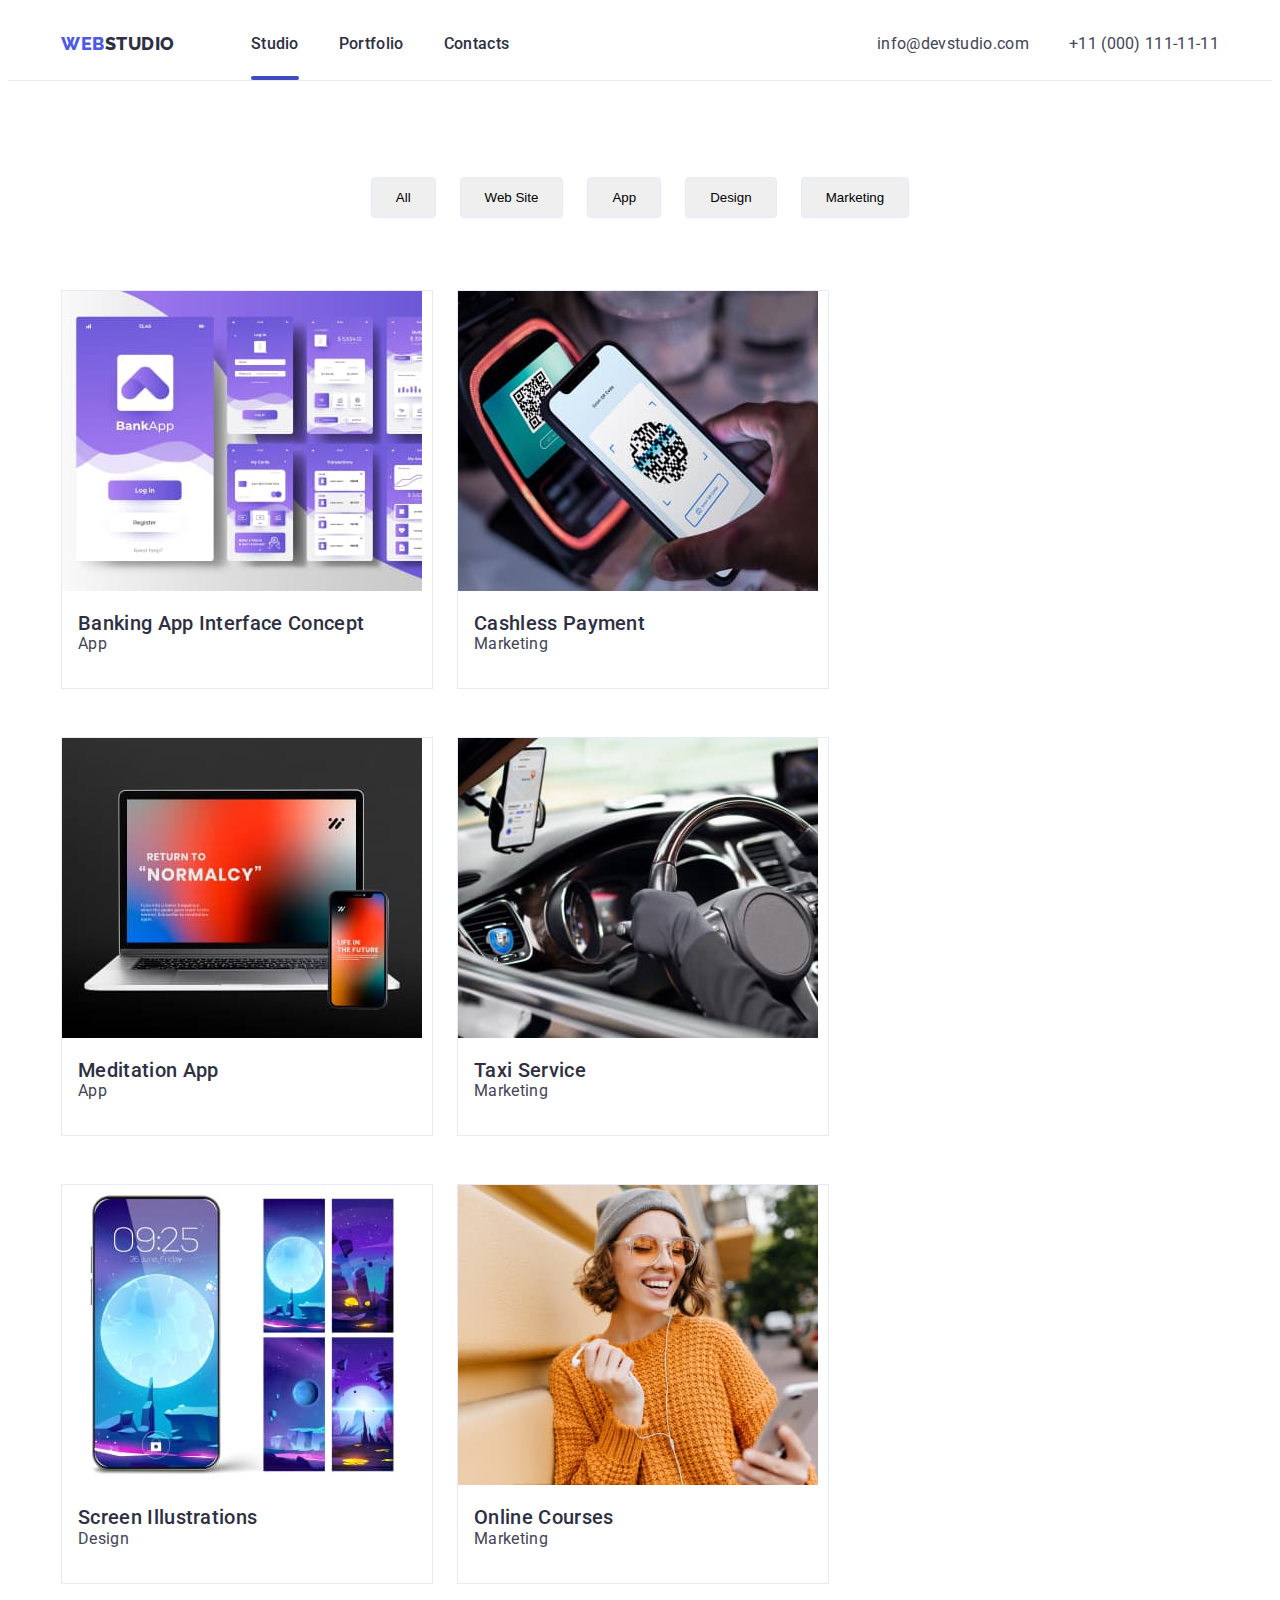
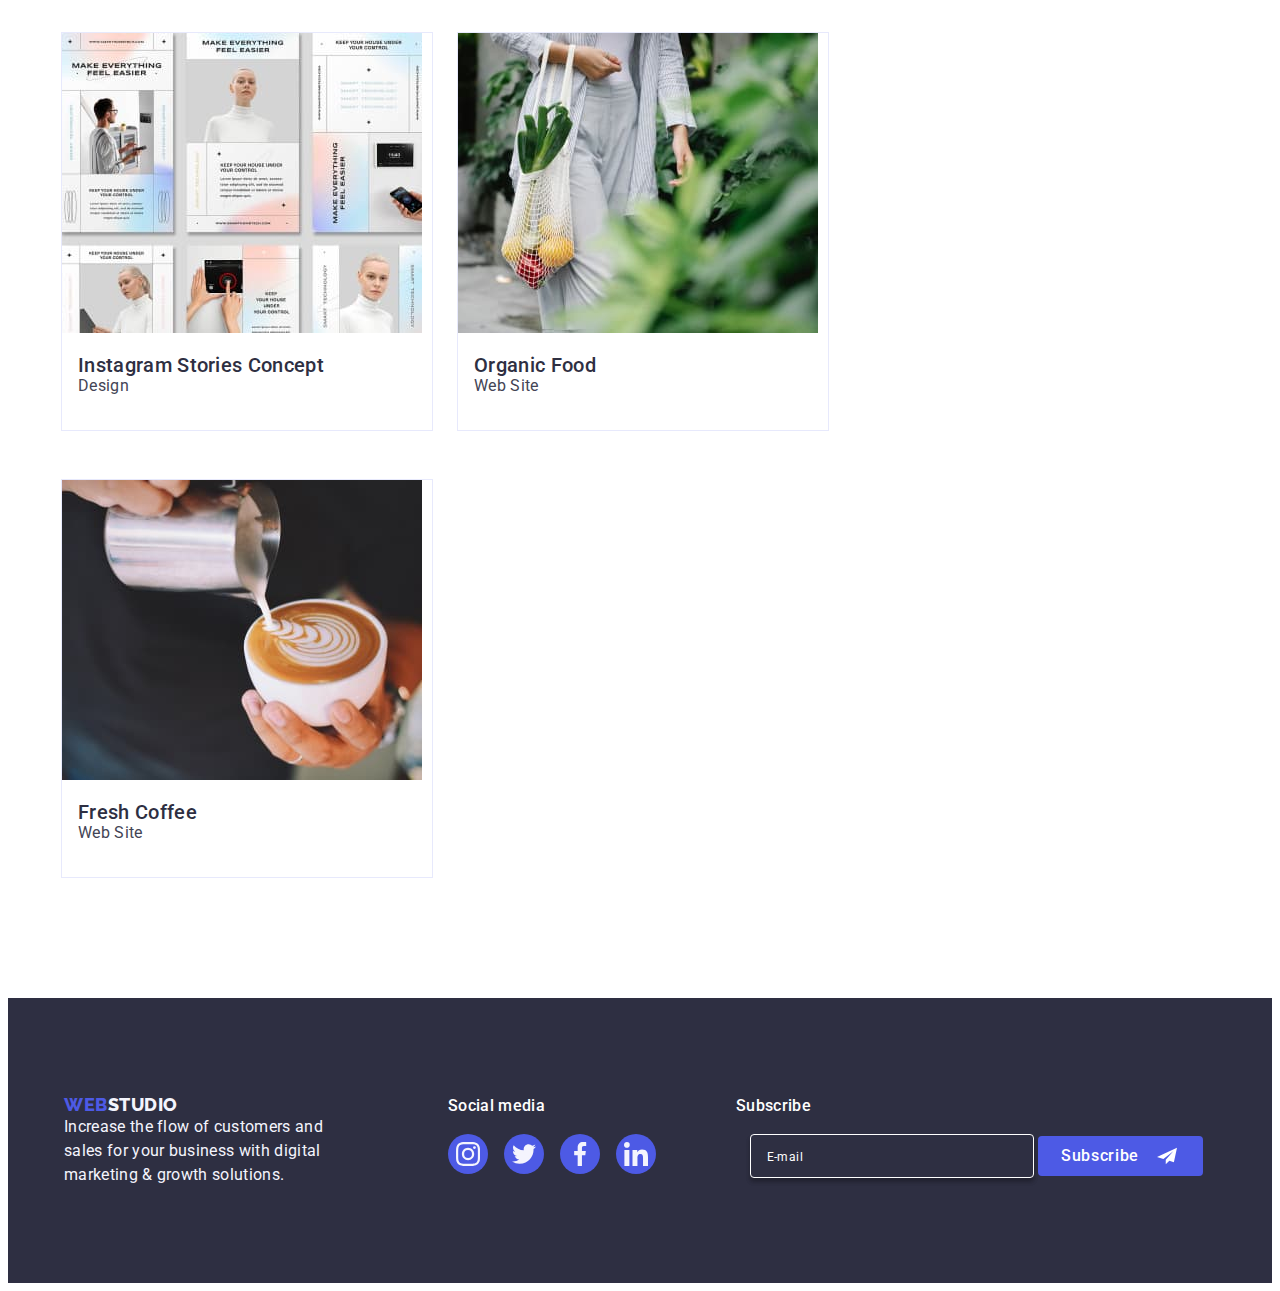
==== portfolio.html @ 56ee06e2 "Add files via upload" ====
<!DOCTYPE html>
<html lang="en">
  <head>
    <meta charset="UTF-8" />
    <meta http-equiv="X-UA-Compatible" content="IE=edge" />
    <meta name="viewport" content="width=device-width, initial-scale=1.0" />
    <title>Portfolio</title>
    <link rel="preconnect" href="https://fonts.googleapis.com" />
    <link rel="preconnect" href="https://fonts.gstatic.com" crossorigin />
    <link
      href="https://fonts.googleapis.com/css2?family=Raleway:wght@800&family=Roboto:wght@400;500;700;900&display=swap"
      rel="stylesheet"
    />
    <link
      rel="stylesheet"
      href="https://cdnjs.cloudflare.com/ajax/libs/modern-normalize/1.1.0/modern-normalize.min.css"
      integrity="sha512-wpPYUAdjBVSE4KJnH1VR1HeZfpl1ub8YT/NKx4PuQ5NmX2tKuGu6U/JRp5y+Y8XG2tV+wKQpNHVUX03MfMFn9Q=="
      crossorigin="anonymous"
      referrerpolicy="no-referrer"
    />

    <link rel="stylesheet" href="./css/styles.css" />
  </head>
  <body>
    <header class="header">
      <div class="container head-container">
        <nav class="header-navigation">
          <a href="./index.html" class="header-logo link link"
            >Web<span class="part-logo">Studio</span>
          </a>

          <ul class="header-list list">
            <li class="header-item">
              <a href="./index.html" class="header-link link header-underline"
                >Studio</a
              >
            </li>
            <li class="header-item">
              <a href="./portfolio.html" class="header-link link">Portfolio</a>
            </li>
            <li class="header-item">
              <a href="" class="header-link link">Contacts</a>
            </li>
          </ul>
        </nav>
        <!-- Comunication in header-->
        <address class="contacts">
          <ul class="contacts-list list">
            <li class="contacts-item">
              <a href="mailto:info@devstudio.com" class="contacts-link link"
                >info@devstudio.com
              </a>
            </li>
            <li class="contacts-item">
              <a href="tel:+110001111111" class="contacts-link link"
                >+11 (000) 111-11-11</a
              >
            </li>
          </ul>
        </address>
        <button class="mob-open-btn" data-menu-open type="button">
          <svg class="icon-mob-mnu" wight="32px" height="22px">
            <use href="./images/icons.svg#icon-menu">sdcsddvf</use>
          </svg>
        </button>
      </div>
      <!-- Menu for mobile version -->
      <div class="mob-menu is-hidden" data-menu>
        <div>
          <button class="mob-menu-close" data-menu-close type="button">
            <svg class="icon-menu-close" width="8 " height="8">
              <use href="./images/icons.svg#icon-close"></use>
            </svg>
          </button>
          <nav>
            <ul class="mob-menu-list list">
              <li class="mob-menu-item">
                <a href="./index.html" class="mob-link link">Studio</a>
              </li>
              <li class="mob-menu-item">
                <a href="./portfolio.html" class="mob-link link current"
                  >Portfolio</a
                >
              </li>
              <li class="mob-menu-item">
                <a href="" class="mob-link link">Contacts</a>
              </li>
            </ul>
          </nav>
        </div>
        <div>
          <a href="tel:+110001111111" class="mob-tel-link link"
            >+11 (000) 111-11-11</a
          >
          <a href="mailto:info@devstudio.com" class="mob-mail-link link"
            >info@devstudio.com
          </a>
          <ul class="mob-soc-list list">
            <li class="mob-soc-item">
              <a class="mob-soc-link link" href=""
                ><svg class="mob-soc-icons" width="16 " height="16">
                  <use href="./images/icons.svg#icon-instagram"></use>
                </svg>
              </a>
            </li>
            <li class="mob-soc-item">
              <a class="mob-soc-link link" href=""
                ><svg class="mob-soc-icons" width="16 " height="16">
                  <use href="./images/icons.svg#icon-twitter"></use>
                </svg>
              </a>
            </li>
            <li class="mob-soc-item">
              <a class="mob-soc-link link" href=""
                ><svg class="mob-soc-icons" width="16 " height="16">
                  <use href="./images/icons.svg#icon-facebook"></use>
                </svg>
              </a>
            </li>
            <li class="mob-soc-item">
              <a class="mob-soc-link link" href=""
                ><svg class="mob-soc-icons" width="16 " height="16">
                  <use href="./images/icons.svg#icon-linkedin"></use>
                </svg>
              </a>
            </li>
          </ul>
        </div>
      </div>
    </header>
    <main>
      <section class="portfolio">
        <h1 class="main-hidtitle visually-hidden" hidden>Portfolio list</h1>
        <!-- filter of Buttons -->
        <div class="container">
          <ul class="btn-list list">
            <li class="btn-item">
              <button class="btn-text btn" type="button">All</button>
            </li>
            <li class="btn-item">
              <button class="btn-text btn" type="button">Web Site</button>
            </li>
            <li class="btn-item">
              <button class="btn-text btn" type="button">App</button>
            </li>
            <li class="btn-item">
              <button class="btn-text btn" type="button">Design</button>
            </li>
            <li class="btn-item">
              <button class="btn-text btn" type="button">Marketing</button>
            </li>
          </ul>
        </div>
        <!-- Portfolio list -->
        <div class="container">
          <ul class="portfolio-list list">
            <li class="portfolio-item">
              <a class="portfolio-link link" href=""
                ><div class="portfolio-cover">
                  <img
                    src="./images/portf-bankapp.jpg"
                    alt="Banking App Interface Concept"
                    width="360"
                    height="300"
                  />
                  <p class="portfolio-cover-text">
                    14 Stylish and User-Friendly App Design Concepts · Task
                    Manager App · Calorie Tracker App · Exotic Fruit Ecommerce
                    App · Cloud Storage App
                  </p>
                </div>
                <div class="card-content">
                  <h2 class="portfolio-subtitle subtitle">
                    Banking App Interface Concept
                  </h2>
                  <p class="portfolio-text text">App</p>
                </div></a
              >
            </li>
            <li class="portfolio-item">
              <a class="portfolio-link link" href=""
                ><div class="portfolio-cover">
                  <img
                    src="./images/portf-cash.jpg"
                    alt="Cashless Payment"
                    width="360"
                    height="300"
                  />
                  <p class="portfolio-cover-text">
                    14 Stylish and User-Friendly App Design Concepts · Task
                    Manager App · Calorie Tracker App · Exotic Fruit Ecommerce
                    App · Cloud Storage App
                  </p>
                </div>
                <div class="card-content">
                  <h2 class="portfolio-subtitle subtitle">Cashless Payment</h2>
                  <p class="portfolio-text text">Marketing</p>
                </div></a
              >
            </li>
            <li class="portfolio-item">
              <a class="portfolio-link link" href="">
                <div class="portfolio-cover">
                  <img
                    src="./images/portf-mediation.jpg"
                    alt="Meditation App"
                    width="360"
                    height="300"
                  />
                  <p class="portfolio-cover-text">
                    14 Stylish and User-Friendly App Design Concepts · Task
                    Manager App · Calorie Tracker App · Exotic Fruit Ecommerce
                    App · Cloud Storage App
                  </p>
                </div>
                <div class="card-content">
                  <h2 class="portfolio-subtitle subtitle">Meditation App</h2>
                  <p class="portfolio-text text">App</p>
                </div></a
              >
            </li>
            <li class="portfolio-item">
              <a class="portfolio-link link" href=""
                ><div class="portfolio-cover">
                  <img
                    src="./images/portf-taxi.jpg"
                    alt="Taxi Service"
                    width="360"
                    height="300"
                  />
                  <p class="portfolio-cover-text">
                    14 Stylish and User-Friendly App Design Concepts · Task
                    Manager App · Calorie Tracker App · Exotic Fruit Ecommerce
                    App · Cloud Storage App
                  </p>
                </div>
                <div class="card-content">
                  <h2 class="portfolio-subtitle subtitle">Taxi Service</h2>
                  <p class="portfolio-text text">Marketing</p>
                </div></a
              >
            </li>
            <li class="portfolio-item">
              <a class="portfolio-link link" href=""
                ><div class="portfolio-cover">
                  <img
                    src="./images/portf-screen.jpg"
                    alt="Screen Illustrations"
                    width="360"
                    height="300"
                  />
                  <p class="portfolio-cover-text">
                    14 Stylish and User-Friendly App Design Concepts · Task
                    Manager App · Calorie Tracker App · Exotic Fruit Ecommerce
                    App · Cloud Storage App
                  </p>
                </div>
                <div class="card-content">
                  <h2 class="portfolio-subtitle subtitle">
                    Screen Illustrations
                  </h2>
                  <p class="portfolio-text text">Design</p>
                </div></a
              >
            </li>
            <li class="portfolio-item">
              <a class="portfolio-link link" href="">
                <div class="portfolio-cover">
                  <img
                    src="./images/portf-online.jpg"
                    alt="Online Courses"
                    width="360"
                    height="300"
                  />
                  <p class="portfolio-cover-text">
                    14 Stylish and User-Friendly App Design Concepts · Task
                    Manager App · Calorie Tracker App · Exotic Fruit Ecommerce
                    App · Cloud Storage App
                  </p>
                </div>
                <div class="card-content">
                  <h2 class="portfolio-subtitle subtitle">Online Courses</h2>
                  <p class="portfolio-text text">Marketing</p>
                </div></a
              >
            </li>
            <li class="portfolio-item">
              <a class="portfolio-link link" href=""
                ><div class="portfolio-cover">
                  <img
                    src="./images/portf-instagram.jpg"
                    alt="Instagram Stories Concept"
                    width="360"
                    height="300"
                  />
                  <p class="portfolio-cover-text">
                    14 Stylish and User-Friendly App Design Concepts · Task
                    Manager App · Calorie Tracker App · Exotic Fruit Ecommerce
                    App · Cloud Storage App
                  </p>
                </div>
                <div class="card-content">
                  <h2 class="portfolio-subtitle subtitle">
                    Instagram Stories Concept
                  </h2>
                  <p class="portfolio-text text">Design</p>
                </div></a
              >
            </li>
            <li class="portfolio-item">
              <a class="portfolio-link link" href="">
                <div class="portfolio-cover">
                  <img
                    src="./images/portf-organic.jpg"
                    alt="Organic Food"
                    width="360"
                    height="300"
                  />
                  <p class="portfolio-cover-text">
                    14 Stylish and User-Friendly App Design Concepts · Task
                    Manager App · Calorie Tracker App · Exotic Fruit Ecommerce
                    App · Cloud Storage App
                  </p>
                </div>
                <div class="card-content">
                  <h2 class="portfolio-subtitle subtitle">Organic Food</h2>
                  <p class="portfolio-text text">Web Site</p>
                </div></a
              >
            </li>
            <li class="portfolio-item">
              <a class="portfolio-link link" href="">
                <div class="portfolio-cover">
                  <img
                    src="./images/portf-fresh.jpg"
                    alt="Fresh Coffee"
                    width="360"
                    height="300"
                  />
                  <p class="portfolio-cover-text">
                    14 Stylish and User-Friendly App Design Concepts · Task
                    Manager App · Calorie Tracker App · Exotic Fruit Ecommerce
                    App · Cloud Storage App
                  </p>
                </div>
                <div class="card-content">
                  <h2 class="portfolio-subtitle subtitle">Fresh Coffee</h2>
                  <p class="portfolio-text text">Web Site</p>
                </div></a
              >
            </li>
          </ul>
        </div>
      </section>
    </main>
    <footer class="footer">
      <div class="container footer-container">
        <div class="footer-wrap">
          <a href="./index.html" class="footer-logo header-logo link"
            >Web<span class="foot-part-logo">Studio</span></a
          >
          <p class="footer-text text">
            Increase the flow of customers and sales for your business with
            digital marketing & growth solutions.
          </p>
        </div>

        <div class="footer-soc">
          <p class="footer-soc-text">Social media</p>
          <ul class="footer-soc-list list">
            <li class="footer-soc-item">
              <a class="footer-soc-link link" href=""
                ><svg class="team-soc-icons" width="24 " height="24">
                  <use href="./images/icons.svg#icon-instagram"></use>
                </svg>
              </a>
            </li>
            <li class="footer-soc-item">
              <a class="footer-soc-link link" href=""
                ><svg class="team-soc-icons" width="24 " height="24">
                  <use href="./images/icons.svg#icon-twitter"></use>
                </svg>
              </a>
            </li>
            <li class="footer-soc-item">
              <a class="footer-soc-link link" href=""
                ><svg class="team-soc-icons" width="24 " height="24">
                  <use href="./images/icons.svg#icon-facebook"></use>
                </svg>
              </a>
            </li>
            <li class="footer-soc-item">
              <a class="footer-soc-link link" href=""
                ><svg class="team-soc-icons" width="24 " height="24">
                  <use href="./images/icons.svg#icon-linkedin"></use>
                </svg>
              </a>
            </li>
          </ul>
        </div>
        <!-- Footer-form -->
        <div class="footer-subscribe">
          <p class="footer-form-text">Subscribe</p>
          <form class="footer-form" name="footer-form">
            <div class="footer-form-wrap">
              <label for="user-email" aria-label="footer-user-email">
                <input
                  class="footer-input"
                  type="email"
                  name="email"
                  id="user-email"
                  placeholder="E-mail"
                />
              </label>
            </div>
            <button class="footer-btn" type="submit">
              Subscribe
              <svg class="footer-send-icon" width="24" height="20">
                <use href="./images/icons.svg#icon-Send"></use>
              </svg>
            </button>
          </form>
        </div>
      </div>
    </footer>
    <script src="./js/menu.js"></script>
  </body>
</html>
---- css/styles.css ----
:root {
    --main-background-color: #FFFFFF;
    --second-background-color: #f4f4fd;
    --title-color: #2E2F42;
    --text-color: #434455;
    --link-color: #4D5AE5;
    --dur-plas-ttf: 250ms cubic-bezier(0.4, 0, 0.2, 1);
}

/* -------------------Reset maim styles------------------------- */
p,
h1,
h2,
h3 {
    margin: 0;
}

ul {
    margin: 0;
    padding-left: 0;
}

img {
    display: block;
}

/* -------------------Universal styles------------------------- */
.visually-hidden {
    position: absolute;
    width: 1px;
    height: 1px;
    margin: -1px;
    border: 0;
    padding: 0;

    white-space: nowrap;
    clip-path: inset(100%);
    clip: rect(0 0 0 0);
    overflow: hidden;
}

body {
    font-family: 'Roboto', sans-serif;
    letter-spacing: 0.02em;
    background-color: var(--main-background-color);
    color: var(--text-color);
}


.container {
    width: 100%;
    padding-left: 16px;
    padding-right: 16px;
    margin: 0 auto;

}

.link {
    text-decoration: none;
}

.list {
    list-style: none;
}

/* for h2 */
.title {
    font-weight: 700;
    font-size: 36px;
    line-height: 1.11;
    letter-spacing: 0.02em;
    text-align: center;
    text-transform: capitalize;
    color: var(--title-color);
}

/* for h3 */
.subtitle {
    font-weight: 500;
    font-size: 20px;
    line-height: 1.2px;
    color: var(--title-color);
}

/* for p */
.text {
    font-size: 16px;
    font-weight: 400;
    line-height: 1.5;
    color: var(--text-color);
}


/* -----------------HEADER------------------- */
.header {
    border-bottom: 1px solid #E7E9FC;

}

.head-container {
    display: flex;
    align-items: center;
    justify-content: space-between;
    padding-top: 25px;
    padding-bottom: 23px;
}

.contacts,
.header-list {
    display: none;
}

.header-logo {
    font-family: 'Raleway', sans-serif;
    font-weight: 800;
    font-size: 18px;
    line-height: 1.17;
    letter-spacing: 0.03em;
    text-transform: uppercase;
    color: var(--link-color);
    transition: color var(--dur-plas-ttf);


}

.header-logo .part-logo {
    color: var(--title-color);

}

.header-logo:hover,
.header-logo:focus {
    color: var(--link-color);
}

.mob-open-btn {
    width: 32px;
    height: 22px;
    display: flex;
    align-items: center;
    justify-content: center;
    background-color: #FFFFFF;
    border: transparent
}

.mob-menu {
    width: 100vw;
    height: 100vh;

    position: fixed;
    top: 0;
    z-index: 2;
    background-color: #FFFFFF;
    box-shadow: 0px 2px 1px rgba(46, 47, 66, 0.08), 0px 1px 1px rgba(46, 47, 66, 0.16), 0px 1px 6px rgba(46, 47, 66, 0.08);
    padding: 24px 24px 40px 40px;

    display: flex;
    flex-direction: column;
    justify-content: space-between;
}

.mob-menu-close {
    width: 24px;
    height: 24px;

    display: flex;
    justify-content: center;
    align-items: center;
    border-radius: 50%;
    background: #E7E9FC;
    border: 1px solid #2E2F42;
    margin-left: auto;
    margin-bottom: 32px;
}

.mob-menu-item:not(:last-child) {
    margin-bottom: 40px;
}

.mob-link {
    font-weight: 700;
    font-size: 36px;
    line-height: 1.11;
    text-transform: capitalize;
    color: #2E2F42;
}

.current {
    color: #404BBF;
}


.mob-mail-link {
    display: block;
    font-weight: 500;
    font-size: 20px;
    line-height: 1.2;
    letter-spacing: 0.02em;
    color: #434455;
    margin-bottom: 48px;
}

.mob-tel-link {
    display: block;
    font-weight: 700;
    font-size: 25px;
    line-height: 1.11;
    letter-spacing: 0.02em;
    text-transform: capitalize;
    color: #4D5AE5;
    margin-bottom: 40px;
}

.mob-soc-list {
    display: flex;
    justify-content: center;
    gap: 45px;
}

.mob-soc-link {
    display: block;
    border-radius: 50%;
    width: 40px;
    height: 40px;
    background-color: #4D5AE5;
    display: flex;
    align-items: center;
    justify-content: center;
    transition: background-color var(--dur-plas-ttf);
}

/* ----------------------SECTION HERO------------------------------ */
.hero {
    background-color: #2E2F42;
    padding-top: 112px;
    padding-bottom: 112px;
    text-align: center;
    background-image: linear-gradient(rgba(46, 47, 66, 0.7), rgba(46, 47, 66, 0.7)), url(../images/hero-bg-mob.jpg);
    background-repeat: no-repeat;
    background-position: center;
    max-width: 1440px;
    margin-left: auto;
    margin-right: auto;
    background-size: cover;
}

@media (min-device-pixel-ratio: 2),
(min-resolution: 192dpi),
(min-resolution: 2dppx) {
    .hero {
        background-image: linear-gradient(rgba(46, 47, 66, 0.7), rgba(46, 47, 66, 0.7)),
            url(../images/hero-bg-mob-2x.jpg);
    }
}

.hero-title {
    width: 100%;
    font-weight: 700;
    font-style: 36px;
    line-height: 1.11;
    text-align: center;
    letter-spacing: 0.02em;
    color: #FFFFFF;
    margin-bottom: 72px;
    margin-left: auto;
    margin-right: auto;
}

.hero-btn {
    min-width: 159px;
    height: 56px;
    border-radius: 4px;
    font-family: 'Roboto', sans-serif;
    font-style: normal;
    font-weight: 500;
    font-size: 16px;
    line-height: 1.5;
    letter-spacing: 0.04em;
    background-color: #4D5AE5;
    color: #FFFFFF;
    border-color: transparent;
    cursor: pointer;
    transition: background-color var(--dur-plas-ttf);
}

.hero-btn:hover,
.hero-btn:focus {
    background-color: #404BBF;
}

/* -------------------SECTION DIRECTION---------------------------- */
.direction {
    padding-top: 96px;
    padding-bottom: 96px;
}

.direction-item:not(:last-child) {
    padding-bottom: 72px;
}

.direction-icon {
    display: none;
}

.direction-title {
    font-weight: 700;
    font-size: 36px;
    line-height: 1.11;
    text-align: center;
    text-transform: capitalize;
    margin-bottom: 8px;
}

.direction-text {
    font-weight: 500;
}

/* -------------------SECTION OUR TEAM---------------------------- */
.team {
    background-color: var(--second-background-color);
    text-align: center;
    padding-bottom: 96px;
    padding-top: 96px;
}

.team-title {
    margin-bottom: 72px;
}

.team-list {
    display: flex;
    flex-wrap: wrap;
    align-items: center;
    justify-content: center;
    row-gap: 72px;
}

.team-item {
    background-color: var(--main-background-color);
    box-shadow: 0px 1px 6px rgba(46, 47, 66, 0.08), 0px 1px 1px rgba(46, 47, 66, 0.16), 0px 2px 1px rgba(46, 47, 66, 0.08);
}

.team-item-wrap {
    padding-top: 32px;
    padding-bottom: 32px;

}

.team-soc-list {
    display: flex;
    justify-content: center;
    gap: 24px;
}

.team-soc-link {
    display: block;
    border-radius: 50%;
    width: 40px;
    height: 40px;
    background-color: #4D5AE5;
    display: flex;
    align-items: center;
    justify-content: center;
    transition: background-color var(--dur-plas-ttf);
}

.team-soc-link:hover,
.team-soc-link:focus {
    background-color: #404BBF;
}

.team-subtitle {
    margin-bottom: 8px;
}

.team-text {
    margin-bottom: 8px;
}

/* СUSTOMERS Section */
.customers {
    padding-top: 96px;
    padding-bottom: 96px;
}

.customers-title {
    margin-bottom: 72px;
}

.customers-list {
    display: flex;
    /* justify-content: center;
    gap: 24px; */
    flex-wrap: wrap;
    gap: 72px 16px;
    align-items: center;
    justify-content: center;
}

.customers-item {
    width: 100%;
    height: 88px;
}

.customers-link {
    display: block;
    width: 100%;
    height: 100%;
    border-radius: 4px;
    border: 1px solid #8E8F99;
    display: flex;
    justify-content: center;
    align-items: center;
    color: #8e8f99;
    transition: color var(--dur-plas-ttf), border-color var(--dur-plas-ttf);
}

.customers-link:hover,
.customers-link:focus {
    /* border-color:  */
    border-color: #404BBF;
    color: #404BBF;
}

.customers-icon {
    fill: currentColor;
}

.footer {
    background-color: #2E2F42;
    padding-top: 96px;
    padding-bottom: 96px;
    /* padding-top: 100px;
    padding-bottom: 100px; */
}

.foot-part-logo {
    color: #F4F4FD;
}

.footer-text {
    color: #F4F4FD;
    max-width: 268px;
    margin-right: auto;
    margin-left: auto;

}

/* ------****************Footer social media***************** */
.footer-container {
    display: flex;
    flex-wrap: wrap;
    justify-content: center;

}

.footer-wrap {
    padding-bottom: 72px;
}

.centrovka {
    text-align: center;
    padding-bottom: 17px;
}

.footer-soc {
    margin-bottom: 72px;
}

.footer-soc-text {
    font-weight: 500;
    font-size: 16px;
    line-height: 1.5;
    letter-spacing: 0.02em;
    color: #FFFFFF;
    margin-bottom: 16px;
    text-align: center;
}

.footer-soc-list {

    display: flex;
    justify-content: center;
    gap: 16px;
}


.footer-soc-link {

    display: block;
    border-radius: 50%;
    width: 40px;
    height: 40px;
    background-color: #4D5AE5;
    display: flex;
    align-items: center;
    justify-content: center;
    transition: background-color var(--dur-plas-ttf);
}

.footer-soc-link:hover,
.footer-soc-link:focus {
    background-color: #31D0AA;
}

/* ------****************Footer-Form***************** */

.footer-subscribe {
    /* margin-left: -40px; */
    width: 100%;
}

.footer-form {
    display: flex;
    flex-wrap: wrap;
    align-items: center;
    justify-content: center;

}

.footer-form-text {
    font-weight: 500;
    font-size: 16px;
    line-height: 1.5;
    letter-spacing: 0.02em;
    color: #FFFFFF;
    margin-bottom: 16px;
    text-align: center;
}

.footer-form-wrap {
    width: 100%;
    margin-bottom: 16px;
}

.footer-input {
    display: block;
    width: 100%;
    height: 40px;
    border: 1px solid #FFFFFF;
    box-shadow: 0px 4px 4px rgba(0, 0, 0, 0.15), 0px 4px 4px rgba(0, 0, 0, 0.15);
    border-radius: 4px;
    background-color: #2E2F42;
    color: #ffffff;
    padding-left: 16px;


}

.footer-input::placeholder {
    font-family: 'Roboto';
    font-style: normal;
    font-weight: 400;
    font-size: 12px;
    letter-spacing: 0.04em;
    color: #FFFFFF;
    padding-top: 8px;
    padding-bottom: 8px;
}

.footer-btn {
    min-width: 165px;
    height: 40px;

    font-family: 'Roboto';
    font-style: normal;
    font-weight: 500;
    font-size: 16px;
    line-height: 24px;
    letter-spacing: 0.04em;
    background-color: #4D5AE5;
    color: #FFFFFF;
    border-radius: 4px;
    cursor: pointer;
    border-color: transparent;
    transition: background-color var(--dur-plas-ttf);

    display: flex;
    align-items: center;
    justify-content: center;
}

.footer-btn:hover,
.footer-btn:focus {
    background-color: #404BBF;
}


.footer-send-icon {
    margin-left: 16px;
}



/* ------****************Modal Window***************** */
.backdrop {
    position: fixed;
    top: 0;
    width: 100%;
    height: 100%;
    background-color: rgba(46, 47, 66, 0.4);
    transition: opacity var(--dur-plas-ttf), visibility var(--dur-plas-ttf);
}

.backdrop.is-hidden .modal {

    transform: translate(-50%, -50%) scale(0);

}

.modal {
    width: 100%;
    min-height: 584px;

    background-color: #FCFCFC;
    box-shadow: 0px 1px 1px rgba(0, 0, 0, 0.14), 0px 1px 3px rgba(0, 0, 0, 0.12), 0px 2px 1px rgba(0, 0, 0, 0.2);
    border-radius: 4px;

    position: absolute;
    top: 50%;
    left: 50%;
    transform: translate(-50%, -50%) scale(1);
    transition: transform var(--dur-plas-ttf);
    padding: 24px;

}

.modal-btn {
    width: 24px;
    height: 24px;
    border-radius: 50%;

    background-color: #E7E9FC;
    border: 1px solid rgba(0, 0, 0, 0.1);
    cursor: pointer;
    display: flex;
    justify-content: center;
    align-items: center;
    margin-left: auto;
    margin-bottom: 24px;
    transition: background-color var(--dur-plas-ttf)
}



.modal-btn:hover,
.modal-btn:focus {
    background-color: #404BBF;
}

.icon-modal-close {
    transition: fill var(--dur-plas-ttf);
}

.modal-btn:hover .icon-modal-close,
.modal-btn:focus .icon-modal-close {
    fill: #ffffff;
}

.modal-text {
    font-style: normal;
    font-weight: 500;
    font-size: 16px;
    line-height: 1.5;
    letter-spacing: 0.02em;
    color: #2E2F42;
    text-align: center;
    margin-bottom: 16px;
}

.modal-field {
    margin-bottom: 8px;
}

.modal-label {
    display: inline-block;
    font-weight: 400;
    font-size: 12px;
    line-height: 1.17;
    letter-spacing: 0.04em;
    color: #8E8F99;
    margin-bottom: 4px;
}

.input-wrap {
    position: relative;

}

.modal-input {
    /* width: 360px; */
    width: 100%;
    height: 40px;
    padding-left: 38px;
    background-color: #FCFCFC;
    border: 1px solid rgba(46, 47, 66, 0.4);
    border-radius: 4px;
    outline: transparent;
    transition: border-color var(--dur-plas-ttf), fill var(--dur-plas-ttf);

}

.modal-input:focus {
    border-color: #4D5AE5;
}

.modal-input:focus+.modal-icons {
    fill: #4D5AE5;
}

.modal-icons {
    position: absolute;
    top: 0;
    left: 0;
    top: 50%;
    transform: translateY(-50%);
    margin-left: 19px;
}

.modal-field-textarea {
    margin-bottom: 16px;
}

.modal-textarea {
    width: 100%;
    height: 120px;
    background-color: #FCFCFC;
    display: block;
    resize: none;
    border: 1px solid rgba(46, 47, 66, 0.4);
    border-radius: 4px;
    outline: transparent;
    transition: border-color var(--dur-plas-ttf);
    padding-left: 16px;
    padding-top: 8px;

}

.modal-textarea::placeholder {
    font-weight: 400;
    font-size: 12px;
    line-height: 1.17;
    letter-spacing: 0.04em;
    color: rgba(46, 47, 66, 0.4);
}

.modal-textarea:focus {
    border-color: #4D5AE5;
}

.check-text {

    font-weight: 400;
    font-size: 12px;
    line-height: 1.17;
    letter-spacing: 0.04em;
    color: #8E8F99;
}

.modal-field-check {
    margin-bottom: 24px;
}

.check-text span {

    width: 16px;
    height: 16px;

    display: block;
    border: 1px solid rgba(46, 47, 66, 0.4);
    border-radius: 2px;
    margin-right: 8px;
    display: inline-flex;
    align-items: center;
    justify-content: center;
    fill: transparent;
}

.input-check:checked+.check-text span {
    background-color: #404BBF;
    border: none;
    fill: #ffffff;
}

.input-check:focus+.check-text span {
    border-color: #404BBF;
}

.privacy-link {
    color: var(--link-color);
}

.modal-send-btn {
    width: 169px;
    height: 56px;

    background: #4D5AE5;
    box-shadow: 0px 4px 4px rgba(0, 0, 0, 0.15);
    border-radius: 4px;
    border: transparent;
    color: #ffffff;
    cursor: pointer;
    display: block;
    margin-left: auto;
    margin-right: auto;
    transition: background-color var(--dur-plas-ttf)
}

.modal-send-btn:hover,
.modal-send-btn:focus {
    background-color: #404BBF;
}


.is-hidden {
    opacity: 0;
    visibility: hidden;
    pointer-events: none;
}

/* ------****************PAGE PORTFOLIO***************** */



.portfolio {
    padding-top: 96px;
    padding-bottom: 120px;
}

.btn-list {
    display: flex;
    margin-bottom: 72px;
    gap: 24px;
    justify-content: center;

}

.btn-text {
    padding: 12px 24px;
    transition: background-color var(--dur-plas-ttf),
        color var(--dur-plas-ttf),
        box-shadow var(--dur-plas-ttf);
}

.btn-text:hover,
.btn-text:focus {
    background-color: #404BBF;
    color: #FFFFFF;
    box-shadow: 0px 3px 1px rgba(0, 0, 0, 0.1), 0px 2px 1px rgba(0, 0, 0, 0.08), 0px 2px 2px rgba(0, 0, 0, 0.12);
}

.btn {
    border: 1px solid #E7E9FC;
    border-radius: 4px;
}

.portfolio-list {
    display: flex;
    flex-wrap: wrap;
    gap: 48px 24px;
    /* padding-bottom: 120px; */

}


.portfolio-list li {
    width: calc((100% - 48px)/3);
    border: 1px solid #E7E9FC;

}

.portfolio-link {
    display: block;
    transition: box-shadow var(--dur-plas-ttf);
}

.portfolio-link:hover,
.portfolio-link:focus {
    box-shadow: 0px 1px 6px rgba(46, 47, 66, 0.08), 0px 1px 1px rgba(46, 47, 66, 0.16), 0px 2px 1px rgba(46, 47, 66, 0.08);
}

.portfolio-link:hover .portfolio-cover-text,
.portfolio-link:focus .portfolio-cover-text {
    transform: translateY(0%);
}


.portfolio-cover {
    position: relative;
    overflow: hidden;
}


.portfolio-cover-text {
    font-weight: 400;
    font-size: 16px;
    line-height: 1.5;
    letter-spacing: 0.02em;
    color: #F4F4FD;
    background-color: #4D5AE5;

    padding: 40px 32px;
    height: 100%;
    position: absolute;
    top: 0;
    transform: translateY(100%);
    transition: transform var(--dur-plas-ttf);


}

.portfolio-subtitle {
    margin-bottom: 8px;
}



.card-content {
    padding: 32px 16px;
}

/* Media-Direction _MOBILE_*/
@media screen and (min-width:428px) {

    /* Direction section */
    .container {
        width: 428px;
    }

    .mob-tel-link {
        display: block;
        font-weight: 700;
        font-size: 36px;
        line-height: 1.11;
        letter-spacing: 0.02em;
        text-transform: capitalize;
        color: #4D5AE5;
        margin-bottom: 40px;
    }

    .mob-soc-list {
        gap: 56px;
    }

    .hero {
        background-image: linear-gradient(rgba(46, 47, 66, 0.7), rgba(46, 47, 66, 0.7)), url(../images/hero-bg-tab.jpg);
    }

    @media (min-device-pixel-ratio: 2),
    (min-resolution: 192dpi),
    (min-resolution: 2dppx) {
        .hero {
            background-image: linear-gradient(rgba(46, 47, 66, 0.7), rgba(46, 47, 66, 0.7)),
                url(../images/hero-bg-tab-2x.jpg);
        }
    }

    .hero-title {
        max-width: 320px;
    }

    .customers-item {
        width: 190px;
    }

    .footer-input {
        width: 398px;
    }

    .modal {
        width: 392px;
    }
}

/* Media-Direction _TABLET_*/
@media screen and (min-width:768px) {
    .container {
        width: 768px;
    }

    .head-container {
        display: flex;
        align-items: center;
        justify-content: space-between;
        padding-top: 0;
        padding-bottom: 0;
    }

    .mob-open-btn {
        display: none;
    }

    /* Header styles */
    .header-logo {
        margin-right: 120px;
    }

    .header-navigation {
        display: flex;
        margin-right: auto;
        align-items: center;

    }

    .header-list {
        display: flex;
        gap: 40px;
    }

    .header-item {
        position: relative;
    }

    .header-link {
        display: block;
        font-weight: 500;
        font-size: 16px;
        line-height: 1.5;
        color: #2E2F42;
        padding-top: 24px;
        padding-bottom: 24px;
        transition: color var(--dur-plas-ttf);


    }

    .header-link:hover,
    .header-link:focus {
        color: #404bbf;
    }

    .header-underline::after {
        content: '';
        display: block;
        width: 100%;
        height: 4px;
        background: #404BBF;
        border-radius: 2px;
        position: absolute;
        bottom: 0;
        left: 0;
    }



    .contacts {
        display: block;
        font-style: normal;
    }

    .contacts-item:not(:last-child) {
        margin-bottom: 12px;
    }

    .contacts-link {
        font-style: normal;
        font-weight: 400;
        font-size: 16px;
        line-height: 1.5;
        color: #434455;
        transition: color var(--dur-plas-ttf);
    }

    .contacts-link:hover,
    .contacts-link:focus {
        color: #404bbf;

    }

    .hero {
        background-image: linear-gradient(rgba(46, 47, 66, 0.7), rgba(46, 47, 66, 0.7)), url(../images/hero-bgd.jpg);
    }

    @media (min-device-pixel-ratio: 2),
    (min-resolution: 192dpi),
    (min-resolution: 2dppx) {
        .hero {
            background-image: linear-gradient(rgba(46, 47, 66, 0.7), rgba(46, 47, 66, 0.7)),
                url(../images/hero-bgd-2x.jpg);
        }
    }

    .hero-title {
        max-width: 496px;
        margin-bottom: 36px;
        font-size: 56px;
        line-height: 1.07;
    }

    .direction-title {
        text-align: left;
        text-transform: capitalize;
        margin-bottom: 8px;
    }

    .direction-list {
        display: flex;
        flex-wrap: wrap;
        gap: 72px 24px;
    }

    .direction-item {
        width: calc((100% - 24px)/2);
        /* padding: 0; */
    }

    .direction-item:not(:last-child) {
        padding-bottom: 0px;
    }


    .team-list {
        gap: 64px 24px;
    }

    .customers-list {
        gap: 72px 24px;
    }

    .customers-item {
        width: 168px;
    }

    .footer>.container {
        width: 584px;
    }

    .footer-container {
        gap: 72px 24px;
        justify-content: start;
    }

    .centrovka {
        text-align: left;
    }

    .footer-text {
        max-width: 264px;
    }

    .footer-wrap {
        padding-bottom: 0;
    }

    .footer-soc {
        margin-bottom: 0;
    }

    .footer-soc-text {
        text-align: left;
    }

    .footer-form {
        flex-wrap: nowrap;
        /* gap: 24px; */
        justify-content: start;
    }

    .footer-form-wrap {
        width: 264px;
        margin-bottom: 0;
    }

    .footer-form-text {
        text-align: left;

    }

    .footer-input {
        width: 264px;

    }

    .footer-btn {
        margin-left: 24px;
    }

    .modal {
        width: 408px;
    }
}


/* Media-Direction _DESKTOP_*/
@media screen and (min-width:1158px) {
    .container {
        width: 1158px;
    }

    .header-logo {
        margin-right: 76px;
    }

    .contacts-list {
        display: flex;
        gap: 40px;
    }

    .contacts-item:not(:last-child) {
        margin-bottom: 0;
    }

    .hero {
        padding-top: 188px;
        padding-bottom: 188px;
    }

    .hero-title {
        margin-bottom: 48px;
    }

    .direction {
        padding-top: 120px;
        padding-bottom: 120px;
    }

    .direction-list {
        display: flex;
        flex-wrap: nowrap;
        gap: 24px;
    }

    .direction-item {
        width: calc((100% - 48px)/3);
    }

    .direction-icon {

        width: 264px;
        height: 112px;
        display: flex;
        margin-bottom: 8px;
        background-color: var(--second-background-color);
        border-radius: 4px;
        align-items: center;
        justify-content: center;
    }

    .direction-title {
        min-width: 264px;
        display: inline-block;
        font-weight: 500;
        font-size: 20px;
        line-height: 1.2px;
        color: var(--title-color);
    }

    .direction-text {
        display: inline-block;
        font-size: 16px;
        font-weight: 400;
        line-height: 1.5;
        color: var(--text-color);
    }

    .examples {
        padding-bottom: 120px;
    }

    .examples-title {
        margin-bottom: 72px;
    }

    .examples-list {
        display: flex;
        gap: 24px;
    }

    .team-list {
        flex-wrap: nowrap;
        gap: 24px;
    }

    .team {
        padding-top: 120px;
        padding-bottom: 120px;
    }

    .customers-list {
        flex-wrap: nowrap;
        gap: 24px;
    }

    .customers {
        padding-top: 120px;
        padding-bottom: 120px;
    }

    .footer>.container {
        width: 1152px;
    }

    .footer-container {
        flex-wrap: nowrap;
        justify-content: center;
        gap: 120px;
    }

    .footer-text {
        width: 264px;
    }

    .footer-form {

        align-items: center;
        justify-content: center;

    }

    .footer-subscribe {
        margin-left: -40px;

    }
}

@media screen and (max-width:1157px) {
    .examples {
        display: none;
    }
}
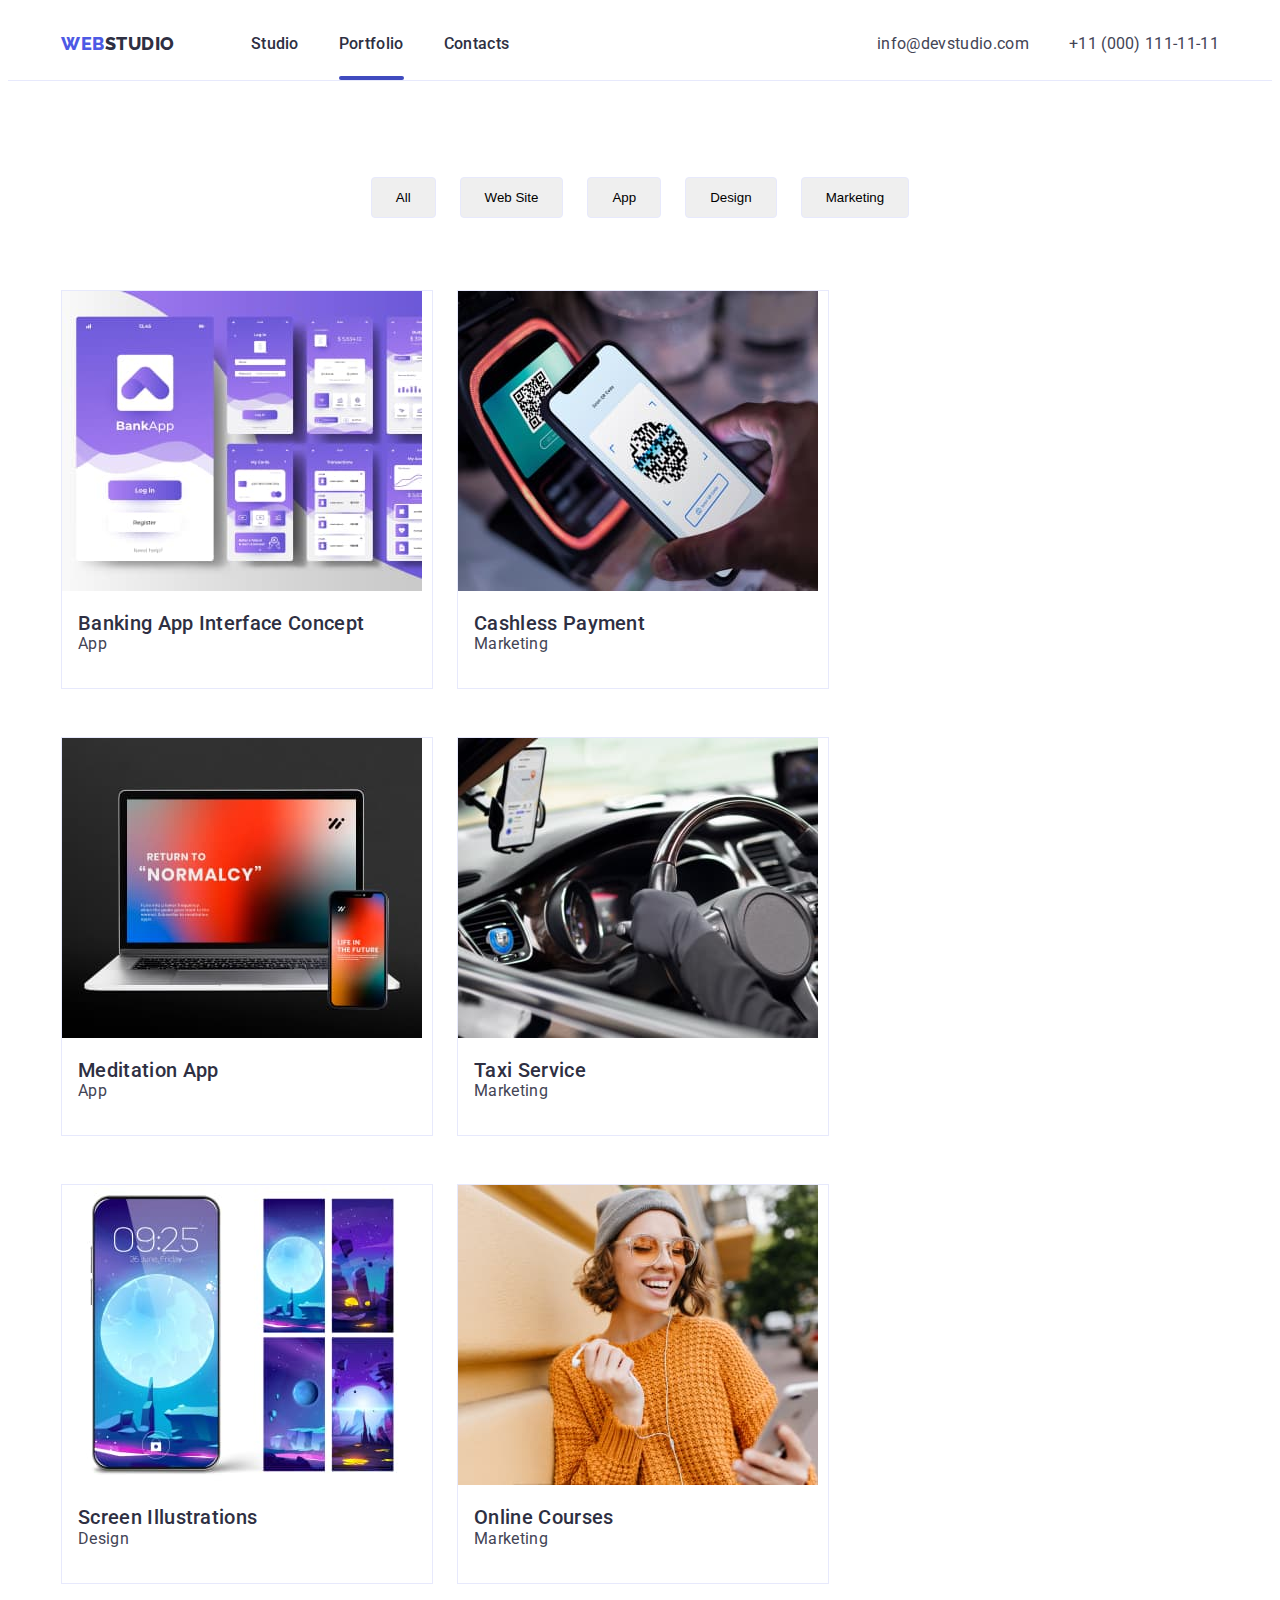
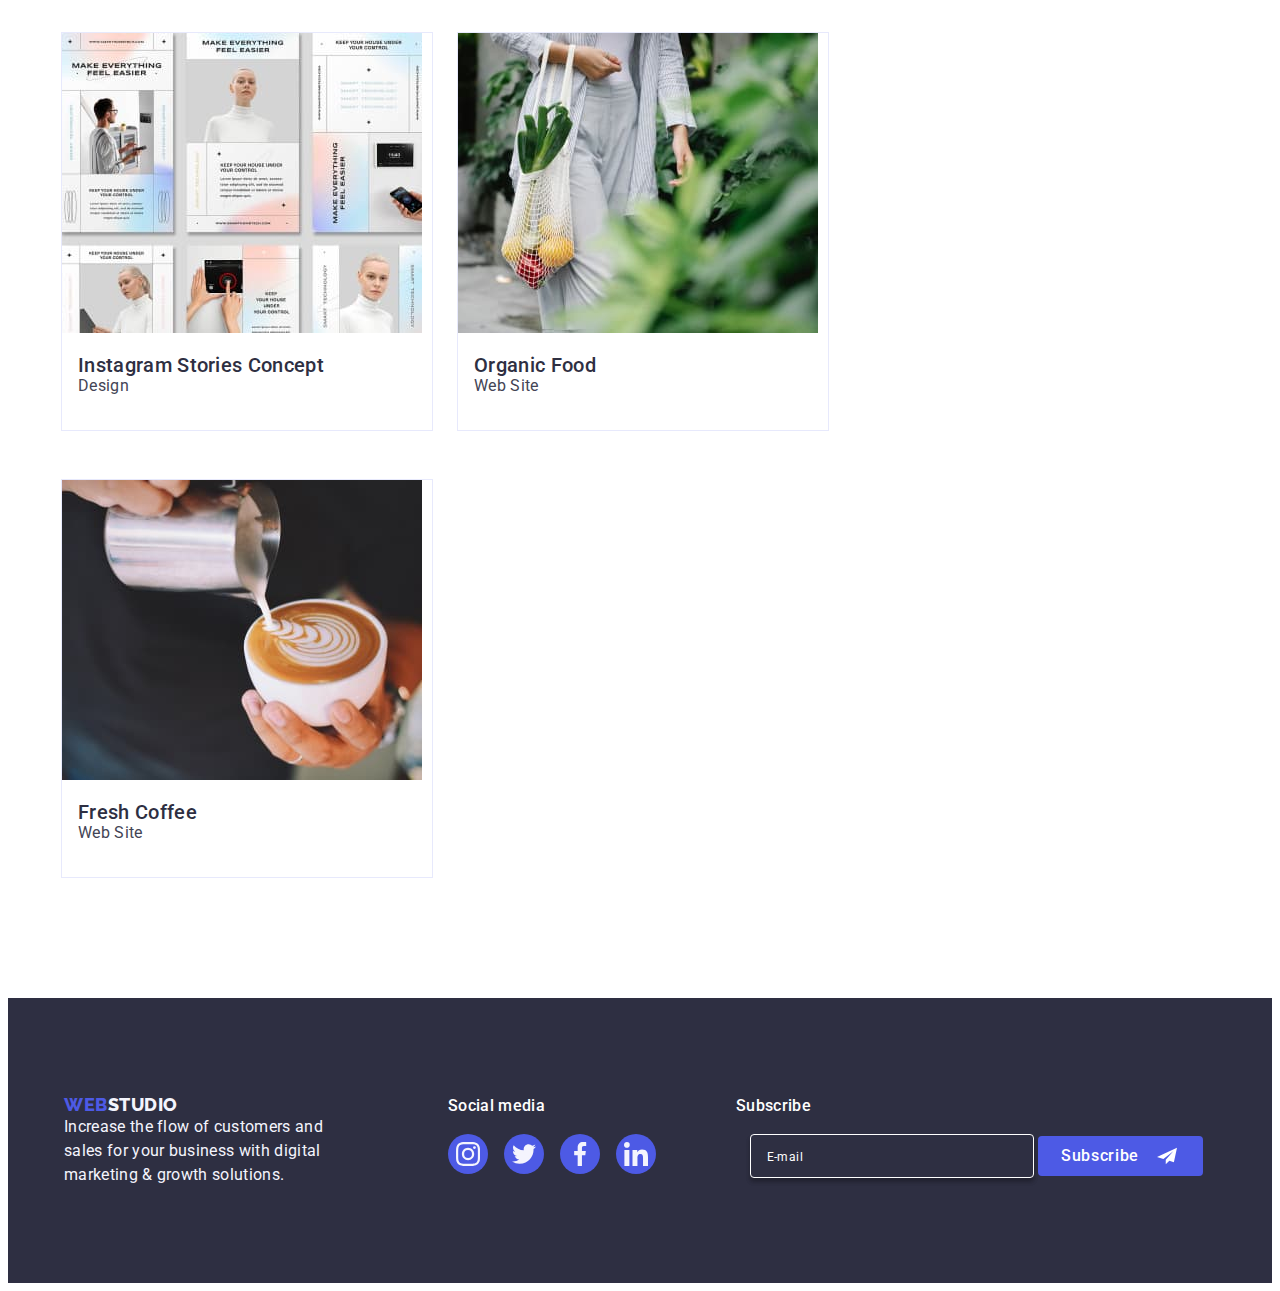
==== commit aa99b3c0: "final" ====
--- a/portfolio.html
+++ b/portfolio.html
@@ -31,12 +31,14 @@
 
           <ul class="header-list list">
             <li class="header-item">
-              <a href="./index.html" class="header-link link header-underline"
-                >Studio</a
-              >
+              <a href="./index.html" class="header-link link">Studio</a>
             </li>
             <li class="header-item">
-              <a href="./portfolio.html" class="header-link link">Portfolio</a>
+              <a
+                href="./portfolio.html"
+                class="header-link link header-underline"
+                >Portfolio</a
+              >
             </li>
             <li class="header-item">
               <a href="" class="header-link link">Contacts</a>
